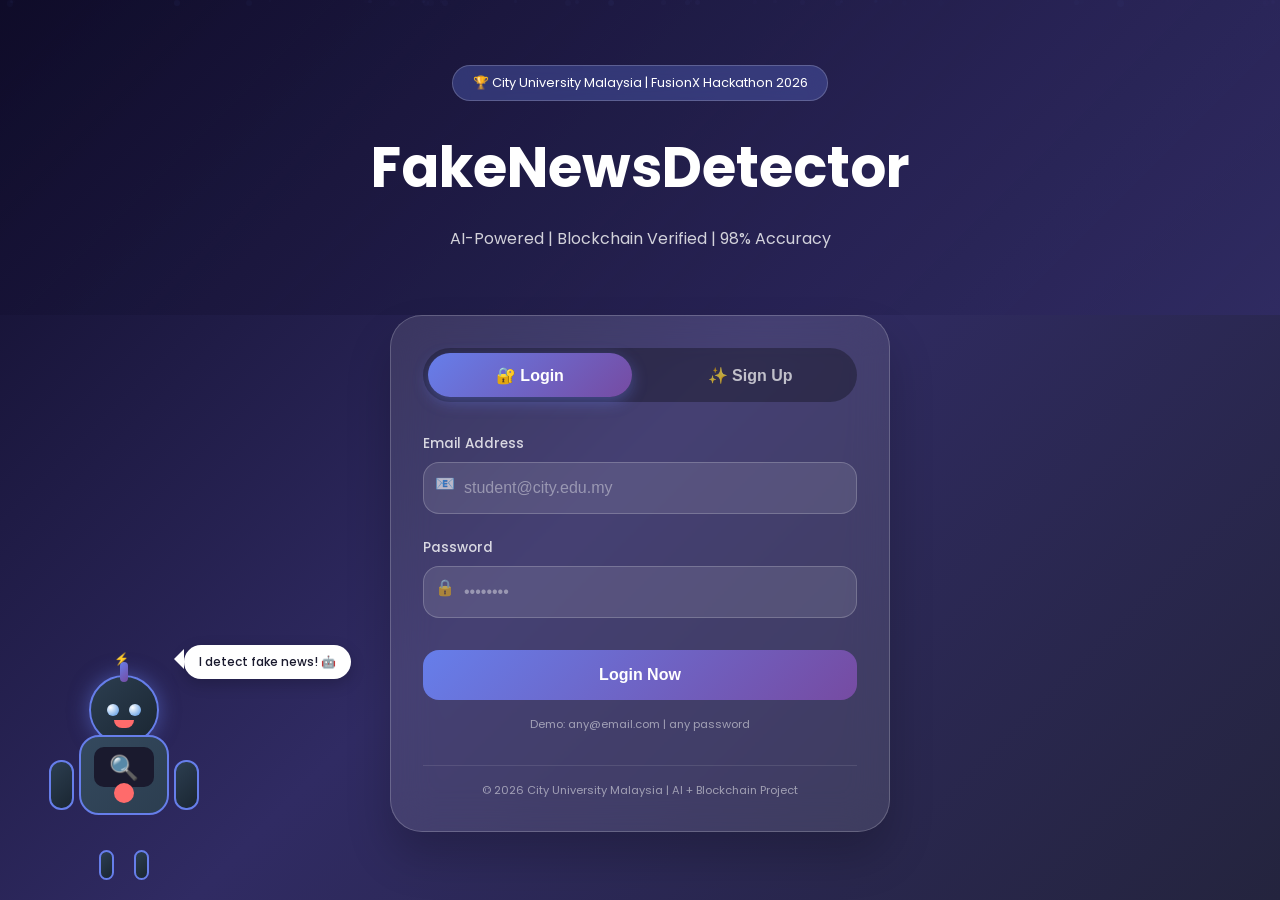
==== index.html @ f2e5df8a "Add files via upload" ====
<!DOCTYPE html>
<html lang="en">
<head>
    <meta charset="UTF-8">
    <meta name="viewport" content="width=device-width, initial-scale=1.0">
    <title>Fake News Detector | City University</title>
    <link rel="stylesheet" href="style.css">
    <link href="https://fonts.googleapis.com/css2?family=Poppins:wght@300;400;500;600;700&display=swap" rel="stylesheet">
</head>
<body>
    <!-- Animated Background Particles -->
    <div class="particles" id="particles"></div>
    
    <!-- Robot Character -->
    <div class="robot-container">
        <div class="robot">
            <div class="robot-head">
                <div class="robot-face">
                    <div class="robot-eye left-eye"></div>
                    <div class="robot-eye right-eye"></div>
                    <div class="robot-mouth"></div>
                </div>
                <div class="robot-antenna"></div>
            </div>
            <div class="robot-body">
                <div class="robot-screen" id="robotScreen">🔍</div>
                <div class="robot-button"></div>
            </div>
            <div class="robot-arm left-arm"></div>
            <div class="robot-arm right-arm"></div>
            <div class="robot-legs">
                <div class="robot-leg"></div>
                <div class="robot-leg"></div>
            </div>
        </div>
        <div class="robot-bubble" id="robotBubble">I detect fake news! 🤖</div>
    </div>

    <div class="hero-section">
        <div class="hero-overlay"></div>
        <div class="hero-content">
            <div class="hero-badge">🏆 City University Malaysia | FusionX Hackathon 2026</div>
            <h1 class="hero-title">
                <span class="glow-text">Fake News</span>
                <span class="gradient-text">Detector</span>
            </h1>
            <p class="hero-subtitle">AI-Powered | Blockchain Verified | 98% Accuracy</p>
        </div>
    </div>

    <div class="login-section-wrapper">
        <div class="login-card-modern">
            <div class="login-header">
                <div class="login-tabs-modern">
                    <button class="tab-btn-modern active" data-tab="login">🔐 Login</button>
                    <button class="tab-btn-modern" data-tab="signup">✨ Sign Up</button>
                </div>
            </div>

            <div id="login-form" class="auth-form active">
                <div class="input-group">
                    <label>Email Address</label>
                    <input type="email" id="login-email" placeholder="student@city.edu.my">
                    <span class="input-icon">📧</span>
                </div>
                <div class="input-group">
                    <label>Password</label>
                    <input type="password" id="login-password" placeholder="••••••••">
                    <span class="input-icon">🔒</span>
                </div>
                <button class="auth-btn" id="login-btn">Login Now</button>
                <p class="demo-hint">Demo: any@email.com | any password</p>
            </div>

            <div id="signup-form" class="auth-form">
                <div class="input-group">
                    <label>Full Name</label>
                    <input type="text" id="signup-name" placeholder="John Doe">
                    <span class="input-icon">👤</span>
                </div>
                <div class="input-group">
                    <label>Email Address</label>
                    <input type="email" id="signup-email" placeholder="student@city.edu.my">
                    <span class="input-icon">📧</span>
                </div>
                <div class="input-group">
                    <label>Password</label>
                    <input type="password" id="signup-password" placeholder="Create a strong password">
                    <span class="input-icon">🔒</span>
                </div>
                <div class="input-group">
                    <label>Confirm Password</label>
                    <input type="password" id="signup-confirm" placeholder="Confirm your password">
                    <span class="input-icon">✓</span>
                </div>
                <button class="auth-btn" id="signup-btn">Create Account</button>
            </div>

            <div class="login-footer">
                <p>© 2026 City University Malaysia | AI + Blockchain Project</p>
            </div>
        </div>
    </div>

    <script src="script.js"></script>
</body>
</html>
---- style.css ----
* {
    margin: 0;
    padding: 0;
    box-sizing: border-box;
}

body {
    font-family: 'Poppins', sans-serif;
    background: linear-gradient(135deg, #0f0c29 0%, #302b63 50%, #24243e 100%);
    min-height: 100vh;
    color: white;
}

/* ========== ANIMATED PARTICLES BACKGROUND ========== */
.particles {
    position: fixed;
    top: 0;
    left: 0;
    width: 100%;
    height: 100%;
    z-index: 0;
    pointer-events: none;
}

.particle {
    position: absolute;
    background: rgba(102, 126, 234, 0.5);
    border-radius: 50%;
    pointer-events: none;
    animation: floatParticle linear infinite;
}

@keyframes floatParticle {
    0% {
        transform: translateY(100vh) rotate(0deg);
        opacity: 0;
    }
    10% {
        opacity: 1;
    }
    90% {
        opacity: 1;
    }
    100% {
        transform: translateY(-20vh) rotate(360deg);
        opacity: 0;
    }
}

/* ========== ROBOT CHARACTER ========== */
.robot-container {
    position: fixed;
    bottom: 5%;
    left: 5%;
    z-index: 100;
    cursor: pointer;
    transition: transform 0.3s ease;
}

.robot-container:hover {
    transform: scale(1.05);
}

.robot {
    position: relative;
    width: 120px;
    height: 180px;
    animation: robotFloat 3s ease-in-out infinite;
}

@keyframes robotFloat {
    0%, 100% { transform: translateY(0px); }
    50% { transform: translateY(-10px); }
}

/* Robot Head */
.robot-head {
    position: absolute;
    top: 0;
    left: 50%;
    transform: translateX(-50%);
    width: 70px;
    height: 70px;
    background: linear-gradient(135deg, #2c3e50 0%, #1a2632 100%);
    border-radius: 50%;
    border: 2px solid #667eea;
    box-shadow: 0 0 20px rgba(102,126,234,0.5);
    animation: headGlow 2s ease-in-out infinite;
}

@keyframes headGlow {
    0%, 100% { box-shadow: 0 0 10px rgba(102,126,234,0.3); }
    50% { box-shadow: 0 0 25px rgba(102,126,234,0.8); }
}

.robot-face {
    position: relative;
    width: 100%;
    height: 100%;
    display: flex;
    justify-content: center;
    align-items: center;
    gap: 10px;
}

.robot-eye {
    width: 12px;
    height: 12px;
    background: #fff;
    border-radius: 50%;
    animation: blink 4s infinite;
}

@keyframes blink {
    0%, 90%, 100% { transform: scaleY(1); }
    95% { transform: scaleY(0.1); }
}

.left-eye, .right-eye {
    background: radial-gradient(circle at 30% 30%, #fff, #4a90e2);
}

.robot-mouth {
    position: absolute;
    bottom: 15px;
    left: 50%;
    transform: translateX(-50%);
    width: 20px;
    height: 8px;
    background: #ff6b6b;
    border-radius: 0 0 10px 10px;
    transition: all 0.3s;
}

.robot-container:hover .robot-mouth {
    width: 25px;
    background: #ff8787;
}

.robot-antenna {
    position: absolute;
    top: -15px;
    left: 50%;
    transform: translateX(-50%);
    width: 8px;
    height: 20px;
    background: linear-gradient(135deg, #667eea, #764ba2);
    border-radius: 4px;
}

.robot-antenna::before {
    content: "⚡";
    position: absolute;
    top: -12px;
    left: -6px;
    font-size: 12px;
    animation: spark 1s infinite;
}

@keyframes spark {
    0%, 100% { opacity: 0.5; transform: scale(0.8); }
    50% { opacity: 1; transform: scale(1.2); }
}

.robot-body {
    position: absolute;
    top: 60px;
    left: 50%;
    transform: translateX(-50%);
    width: 90px;
    height: 80px;
    background: linear-gradient(135deg, #34495e 0%, #2c3e50 100%);
    border-radius: 20px;
    border: 2px solid #667eea;
}

.robot-screen {
    position: absolute;
    top: 10px;
    left: 50%;
    transform: translateX(-50%);
    width: 60px;
    height: 40px;
    background: #1a1a2e;
    border-radius: 10px;
    display: flex;
    align-items: center;
    justify-content: center;
    font-size: 24px;
    animation: screenPulse 1.5s ease-in-out infinite;
}

@keyframes screenPulse {
    0%, 100% { box-shadow: 0 0 5px rgba(102,126,234,0.5); }
    50% { box-shadow: 0 0 15px rgba(102,126,234,0.8); }
}

.robot-button {
    position: absolute;
    bottom: 10px;
    left: 50%;
    transform: translateX(-50%);
    width: 20px;
    height: 20px;
    background: #ff6b6b;
    border-radius: 50%;
    animation: buttonPulse 1s infinite;
}

@keyframes buttonPulse {
    0%, 100% { transform: translateX(-50%) scale(1); background: #ff6b6b; }
    50% { transform: translateX(-50%) scale(1.2); background: #ff8787; }
}

.robot-arm {
    position: absolute;
    top: 85px;
    width: 25px;
    height: 50px;
    background: linear-gradient(135deg, #2c3e50, #1a2632);
    border-radius: 12px;
    border: 2px solid #667eea;
}

.left-arm {
    left: -15px;
    transform-origin: top right;
    animation: armSwingLeft 2s ease-in-out infinite;
}

.right-arm {
    right: -15px;
    transform-origin: top left;
    animation: armSwingRight 2s ease-in-out infinite;
}

@keyframes armSwingLeft {
    0%, 100% { transform: rotate(0deg); }
    50% { transform: rotate(-15deg); }
}

@keyframes armSwingRight {
    0%, 100% { transform: rotate(0deg); }
    50% { transform: rotate(15deg); }
}

.robot-legs {
    position: absolute;
    bottom: -25px;
    left: 50%;
    transform: translateX(-50%);
    display: flex;
    gap: 20px;
}

.robot-leg {
    width: 15px;
    height: 30px;
    background: linear-gradient(135deg, #2c3e50, #1a2632);
    border-radius: 8px;
    border: 2px solid #667eea;
    animation: legWalk 1s ease-in-out infinite;
}

.robot-leg:first-child {
    animation-delay: 0s;
}

.robot-leg:last-child {
    animation-delay: 0.5s;
}

@keyframes legWalk {
    0%, 100% { transform: translateY(0px); }
    50% { transform: translateY(-5px); }
}

.robot-bubble {
    position: absolute;
    top: -30px;
    left: 120px;
    background: white;
    color: #1a1a2e;
    padding: 8px 15px;
    border-radius: 20px;
    font-size: 12px;
    font-weight: 500;
    white-space: nowrap;
    animation: bubblePop 0.5s ease-out, bubbleFloat 3s ease-in-out infinite;
    box-shadow: 0 5px 15px rgba(0,0,0,0.2);
}

.robot-bubble::before {
    content: '';
    position: absolute;
    left: -10px;
    bottom: 10px;
    width: 0;
    height: 0;
    border: 10px solid transparent;
    border-right-color: white;
    border-left: 0;
}

@keyframes bubblePop {
    0% { transform: scale(0); opacity: 0; }
    80% { transform: scale(1.1); }
    100% { transform: scale(1); opacity: 1; }
}

@keyframes bubbleFloat {
    0%, 100% { transform: translateY(0px); }
    50% { transform: translateY(-5px); }
}

/* ========== HERO SECTION ========== */
.hero-section {
    position: relative;
    height: 35vh;
    display: flex;
    align-items: center;
    justify-content: center;
    text-align: center;
    overflow: hidden;
    z-index: 1;
}

.hero-overlay {
    position: absolute;
    top: 0;
    left: 0;
    right: 0;
    bottom: 0;
    background: linear-gradient(135deg, rgba(15,12,41,0.8) 0%, rgba(48,43,99,0.9) 100%);
    z-index: 1;
}

.hero-content {
    position: relative;
    z-index: 2;
}

.hero-badge {
    background: rgba(102, 126, 234, 0.3);
    backdrop-filter: blur(10px);
    display: inline-block;
    padding: 0.5rem 1.2rem;
    border-radius: 50px;
    font-size: 0.8rem;
    margin-bottom: 1.5rem;
    border: 1px solid rgba(255,255,255,0.2);
}

.hero-title {
    font-size: 3.5rem;
    font-weight: 700;
    margin-bottom: 1rem;
}

.glow-text {
    background: linear-gradient(135deg, #fff 0%, #a8c0ff 100%);
    -webkit-background-clip: text;
    -webkit-text-fill-color: transparent;
    background-clip: text;
}

.gradient-text {
    background: linear-gradient(135deg, #667eea 0%, #764ba2 100%);
    -webkit-background-clip: text;
    -webkit-text-fill-color: transparent;
    background-clip: text;
}

.hero-subtitle {
    color: rgba(255,255,255,0.8);
    font-size: 1rem;
}

/* ========== LOGIN CARD ========== */
.login-section-wrapper {
    display: flex;
    justify-content: center;
    align-items: center;
    padding: 2rem;
    margin-top: -2rem;
    z-index: 2;
    position: relative;
}

.login-card-modern {
    background: rgba(255, 255, 255, 0.1);
    backdrop-filter: blur(20px);
    border-radius: 32px;
    padding: 2rem;
    width: 100%;
    max-width: 500px;
    border: 1px solid rgba(255, 255, 255, 0.2);
    box-shadow: 0 25px 45px rgba(0,0,0,0.2);
}

.login-header {
    margin-bottom: 2rem;
}

.login-tabs-modern {
    display: flex;
    gap: 1rem;
    background: rgba(0,0,0,0.3);
    border-radius: 60px;
    padding: 0.3rem;
}

.tab-btn-modern {
    flex: 1;
    background: transparent;
    border: none;
    padding: 0.8rem;
    border-radius: 60px;
    color: rgba(255,255,255,0.7);
    font-weight: 600;
    cursor: pointer;
    transition: all 0.3s;
    font-size: 1rem;
}

.tab-btn-modern.active {
    background: linear-gradient(135deg, #667eea 0%, #764ba2 100%);
    color: white;
    box-shadow: 0 5px 15px rgba(102,126,234,0.4);
}

.auth-form {
    display: none;
}

.auth-form.active {
    display: block;
    animation: fadeIn 0.5s ease;
}

.input-group {
    position: relative;
    margin-bottom: 1.5rem;
}

.input-group label {
    display: block;
    margin-bottom: 0.5rem;
    font-size: 0.85rem;
    color: rgba(255,255,255,0.8);
    font-weight: 500;
}

.input-group input {
    width: 100%;
    padding: 1rem 1rem 1rem 2.5rem;
    background: rgba(255,255,255,0.1);
    border: 1px solid rgba(255,255,255,0.2);
    border-radius: 16px;
    color: white;
    font-size: 1rem;
    transition: all 0.3s;
}

.input-group input:focus {
    outline: none;
    border-color: #667eea;
    background: rgba(255,255,255,0.15);
}

.input-group input::placeholder {
    color: rgba(255,255,255,0.4);
}

.input-icon {
    position: absolute;
    left: 12px;
    bottom: 18px;
    font-size: 1rem;
    opacity: 0.6;
}

.auth-btn {
    width: 100%;
    padding: 1rem;
    background: linear-gradient(135deg, #667eea 0%, #764ba2 100%);
    border: none;
    border-radius: 16px;
    color: white;
    font-size: 1rem;
    font-weight: 600;
    cursor: pointer;
    transition: all 0.3s;
    margin-top: 0.5rem;
}

.auth-btn:hover {
    transform: translateY(-2px);
    box-shadow: 0 10px 25px rgba(102,126,234,0.4);
}

.demo-hint {
    text-align: center;
    margin-top: 1rem;
    font-size: 0.7rem;
    color: rgba(255,255,255,0.5);
}

.login-footer {
    text-align: center;
    margin-top: 2rem;
    padding-top: 1rem;
    border-top: 1px solid rgba(255,255,255,0.1);
    font-size: 0.7rem;
    color: rgba(255,255,255,0.5);
}

@keyframes fadeIn {
    from { opacity: 0; transform: translateY(10px); }
    to { opacity: 1; transform: translateY(0); }
}

/* ========== DASHBOARD SIDEBAR ========== */
.dashboard {
    display: flex;
    min-height: 100vh;
}

.dashboard-sidebar {
    width: 280px;
    background: rgba(0, 0, 0, 0.5);
    backdrop-filter: blur(20px);
    border-right: 1px solid rgba(255,255,255,0.1);
    display: flex;
    flex-direction: column;
    position: fixed;
    height: 100vh;
    left: 0;
    top: 0;
}

.sidebar-logo {
    padding: 2rem 1.5rem;
    display: flex;
    align-items: center;
    gap: 0.8rem;
    border-bottom: 1px solid rgba(255,255,255,0.1);
}

.logo-icon {
    font-size: 2rem;
}

.logo-text h2 {
    font-size: 1.2rem;
    line-height: 1.2;
    color: white;
}

.logo-text span {
    font-size: 0.7rem;
    color: rgba(255,255,255,0.6);
}

.sidebar-user {
    padding: 1.5rem;
    display: flex;
    align-items: center;
    gap: 1rem;
    border-bottom: 1px solid rgba(255,255,255,0.1);
}

.user-avatar {
    width: 50px;
    height: 50px;
    background: linear-gradient(135deg, #667eea 0%, #764ba2 100%);
    border-radius: 50%;
    display: flex;
    align-items: center;
    justify-content: center;
    font-size: 1.5rem;
}

.user-details h4 {
    font-size: 1rem;
    color: white;
    margin-bottom: 0.2rem;
}

.user-details p {
    font-size: 0.7rem;
    color: rgba(255,255,255,0.6);
}

.sidebar-nav {
    flex: 1;
    padding: 1.5rem 0;
}

.nav-link {
    display: flex;
    align-items: center;
    gap: 1rem;
    padding: 0.8rem 1.5rem;
    color: rgba(255,255,255,0.7);
    text-decoration: none;
    transition: all 0.3s;
    margin: 0.2rem 0.5rem;
    border-radius: 12px;
}

.nav-link:hover {
    background: rgba(255,255,255,0.1);
    color: white;
}

.nav-link.active {
    background: linear-gradient(135deg, #667eea 0%, #764ba2 100%);
    color: white;
}

.nav-icon {
    font-size: 1.2rem;
}

.sidebar-footer {
    padding: 1rem;
    border-top: 1px solid rgba(255,255,255,0.1);
}

.sidebar-btn {
    width: 100%;
    padding: 0.8rem;
    background: rgba(255,255,255,0.1);
    border: none;
    border-radius: 12px;
    color: white;
    cursor: pointer;
    margin-bottom: 0.5rem;
    font-weight: 500;
    transition: all 0.3s;
}

.sidebar-btn:hover {
    background: rgba(255,255,255,0.2);
}

.sidebar-btn.danger:hover {
    background: #dc3545;
}

.university-credit {
    text-align: center;
    margin-top: 1rem;
    padding-top: 1rem;
    font-size: 0.6rem;
    color: rgba(255,255,255,0.4);
    line-height: 1.4;
}

.dashboard-main {
    flex: 1;
    margin-left: 280px;
    padding: 2rem;
}

.page-content {
    display: none;
}

.page-content.active {
    display: block;
    animation: fadeIn 0.3s ease;
}

.page-header h1 {
    font-size: 2rem;
    margin-bottom: 0.5rem;
    color: white;
}

.page-header p {
    color: rgba(255,255,255,0.7);
}

.input-card {
    background: rgba(255,255,255,0.05);
    border-radius: 24px;
    padding: 1.5rem;
    border: 1px solid rgba(255,255,255,0.1);
    margin-top: 1.5rem;
}

.url-input-group {
    display: flex;
    gap: 0.5rem;
    margin-bottom: 1rem;
}

.url-input-group input {
    flex: 1;
    padding: 0.8rem;
    background: rgba(255,255,255,0.1);
    border: 1px solid rgba(255,255,255,0.2);
    border-radius: 12px;
    color: white;
}

textarea {
    width: 100%;
    padding: 1rem;
    background: rgba(255,255,255,0.1);
    border: 1px solid rgba(255,255,255,0.2);
    border-radius: 16px;
    color: white;
    font-size: 1rem;
    resize: vertical;
    margin-bottom: 0.5rem;
}

textarea:focus {
    outline: none;
    border-color: #667eea;
}

.input-stats {
    display: flex;
    gap: 1rem;
    margin-bottom: 1rem;
    font-size: 0.7rem;
    color: rgba(255,255,255,0.5);
}

.btn-primary {
    width: 100%;
    padding: 1rem;
    background: linear-gradient(135deg, #667eea 0%, #764ba2 100%);
    border: none;
    border-radius: 16px;
    color: white;
    font-size: 1rem;
    font-weight: 600;
    cursor: pointer;
    transition: all 0.3s;
}

.btn-primary:hover {
    transform: translateY(-2px);
    box-shadow: 0 10px 25px rgba(102,126,234,0.4);
}

.btn-outline {
    padding: 0.8rem 1.5rem;
    background: transparent;
    border: 1px solid rgba(255,255,255,0.3);
    border-radius: 12px;
    color: white;
    cursor: pointer;
}

.result-card, .source-card, .blockchain-card {
    margin-top: 1rem;
    padding: 1rem;
    border-radius: 16px;
    text-align: center;
}

.result-fake {
    background: rgba(220, 53, 69, 0.2);
    border: 1px solid #dc3545;
}

.result-real {
    background: rgba(40, 167, 69, 0.2);
    border: 1px solid #28a745;
}

.result-text {
    font-size: 1.5rem;
    font-weight: bold;
    margin-bottom: 0.5rem;
}

.result-confidence {
    font-size: 0.8rem;
}

.action-buttons {
    display: flex;
    gap: 1rem;
    margin-top: 1rem;
}

.btn-secondary {
    flex: 1;
    padding: 0.6rem;
    background: rgba(255,255,255,0.1);
    border: none;
    border-radius: 12px;
    color: white;
    cursor: pointer;
}

.history-list {
    display: flex;
    flex-direction: column;
    gap: 0.5rem;
    margin-top: 1rem;
}

.history-item {
    background: rgba(255,255,255,0.05);
    padding: 0.8rem;
    border-radius: 12px;
    display: flex;
    justify-content: space-between;
    align-items: center;
}

.history-badge-fake {
    background: rgba(220,53,69,0.3);
    padding: 0.2rem 0.6rem;
    border-radius: 20px;
    font-size: 0.7rem;
    color: #ff6b6b;
}

.history-badge-real {
    background: rgba(40,167,69,0.3);
    padding: 0.2rem 0.6rem;
    border-radius: 20px;
    font-size: 0.7rem;
    color: #6bff6b;
}

.stats-grid {
    display: grid;
    grid-template-columns: repeat(auto-fit, minmax(180px, 1fr));
    gap: 1rem;
    margin-top: 1.5rem;
}

.stat-card {
    background: rgba(255,255,255,0.05);
    padding: 1.2rem;
    border-radius: 16px;
    text-align: center;
}

.stat-icon {
    font-size: 1.8rem;
    margin-bottom: 0.5rem;
}

.stat-number {
    font-size: 1.8rem;
    font-weight: bold;
    color: #667eea;
}

.stat-label {
    font-size: 0.7rem;
    color: rgba(255,255,255,0.6);
}

.settings-card {
    background: rgba(255,255,255,0.05);
    border-radius: 16px;
    padding: 1.2rem;
    margin-top: 1rem;
}

.setting-row {
    display: flex;
    justify-content: space-between;
    align-items: center;
    padding: 0.8rem 0;
    border-bottom: 1px solid rgba(255,255,255,0.1);
}

.setting-row:last-child {
    border-bottom: none;
}

.setting-row h4 {
    color: white;
    font-size: 0.9rem;
}

.setting-row p {
    font-size: 0.7rem;
    color: rgba(255,255,255,0.5);
}

.toggle-btn {
    padding: 0.4rem 0.8rem;
    background: rgba(255,255,255,0.1);
    border: none;
    border-radius: 20px;
    color: white;
    cursor: pointer;
    font-size: 0.8rem;
}

.badge-success {
    background: rgba(40,167,69,0.3);
    padding: 0.2rem 0.6rem;
    border-radius: 20px;
    font-size: 0.7rem;
    color: #6bff6b;
}

.btn-outline-sm {
    padding: 0.4rem 0.8rem;
    background: transparent;
    border: 1px solid rgba(255,255,255,0.3);
    border-radius: 8px;
    color: white;
    cursor: pointer;
    font-size: 0.7rem;
}

.share-modal {
    position: fixed;
    top: 0;
    left: 0;
    width: 100%;
    height: 100%;
    background: rgba(0,0,0,0.8);
    display: flex;
    justify-content: center;
    align-items: center;
    z-index: 1000;
}

.share-modal-content {
    background: #1a1a2e;
    padding: 1.5rem;
    border-radius: 16px;
    text-align: center;
    min-width: 220px;
}

.share-modal-content h3 {
    color: white;
    margin-bottom: 1rem;
}

.share-modal-content button {
    width: 100%;
    margin: 5px 0;
    padding: 8px;
}

.loading {
    text-align: center;
    padding: 1rem;
    color: white;
}

@media (max-width: 768px) {
    .dashboard-sidebar {
        width: 70px;
    }
    .sidebar-logo .logo-text, .user-details, .nav-link span:last-child {
        display: none;
    }
    .dashboard-main {
        margin-left: 70px;
    }
    .hero-title {
        font-size: 2rem;
    }
    .robot-container {
        transform: scale(0.6);
        bottom: -20px;
        left: -20px;
    }
    .robot-bubble {
        font-size: 8px;
        white-space: normal;
        width: 80px;
        left: 80px;
    }
}
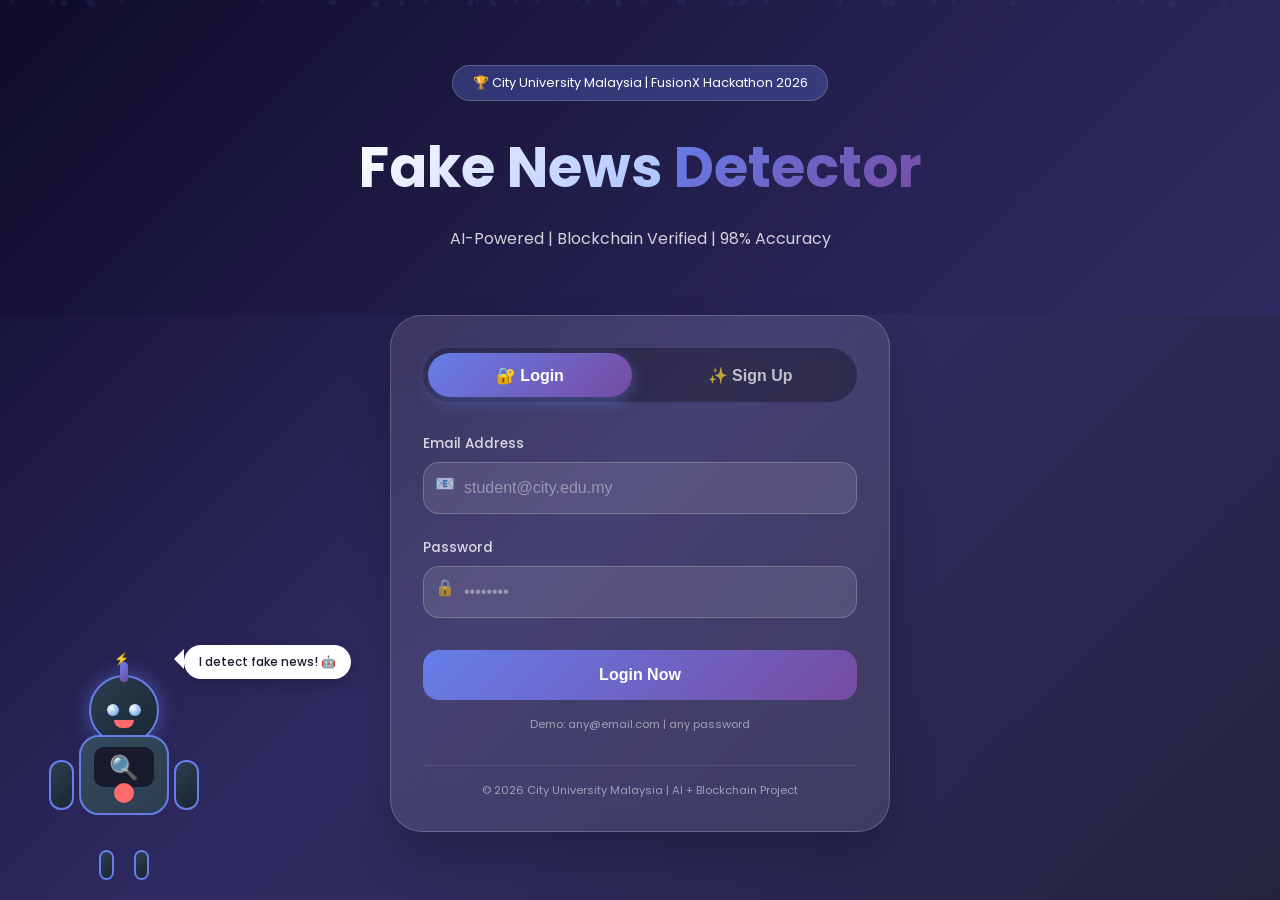
==== commit 81d38aa2: "Add files via upload" ====
--- a/index.html
+++ b/index.html
@@ -8,10 +8,8 @@
     <link href="https://fonts.googleapis.com/css2?family=Poppins:wght@300;400;500;600;700&display=swap" rel="stylesheet">
 </head>
 <body>
-    <!-- Animated Background Particles -->
     <div class="particles" id="particles"></div>
     
-    <!-- Robot Character -->
     <div class="robot-container">
         <div class="robot">
             <div class="robot-head">
